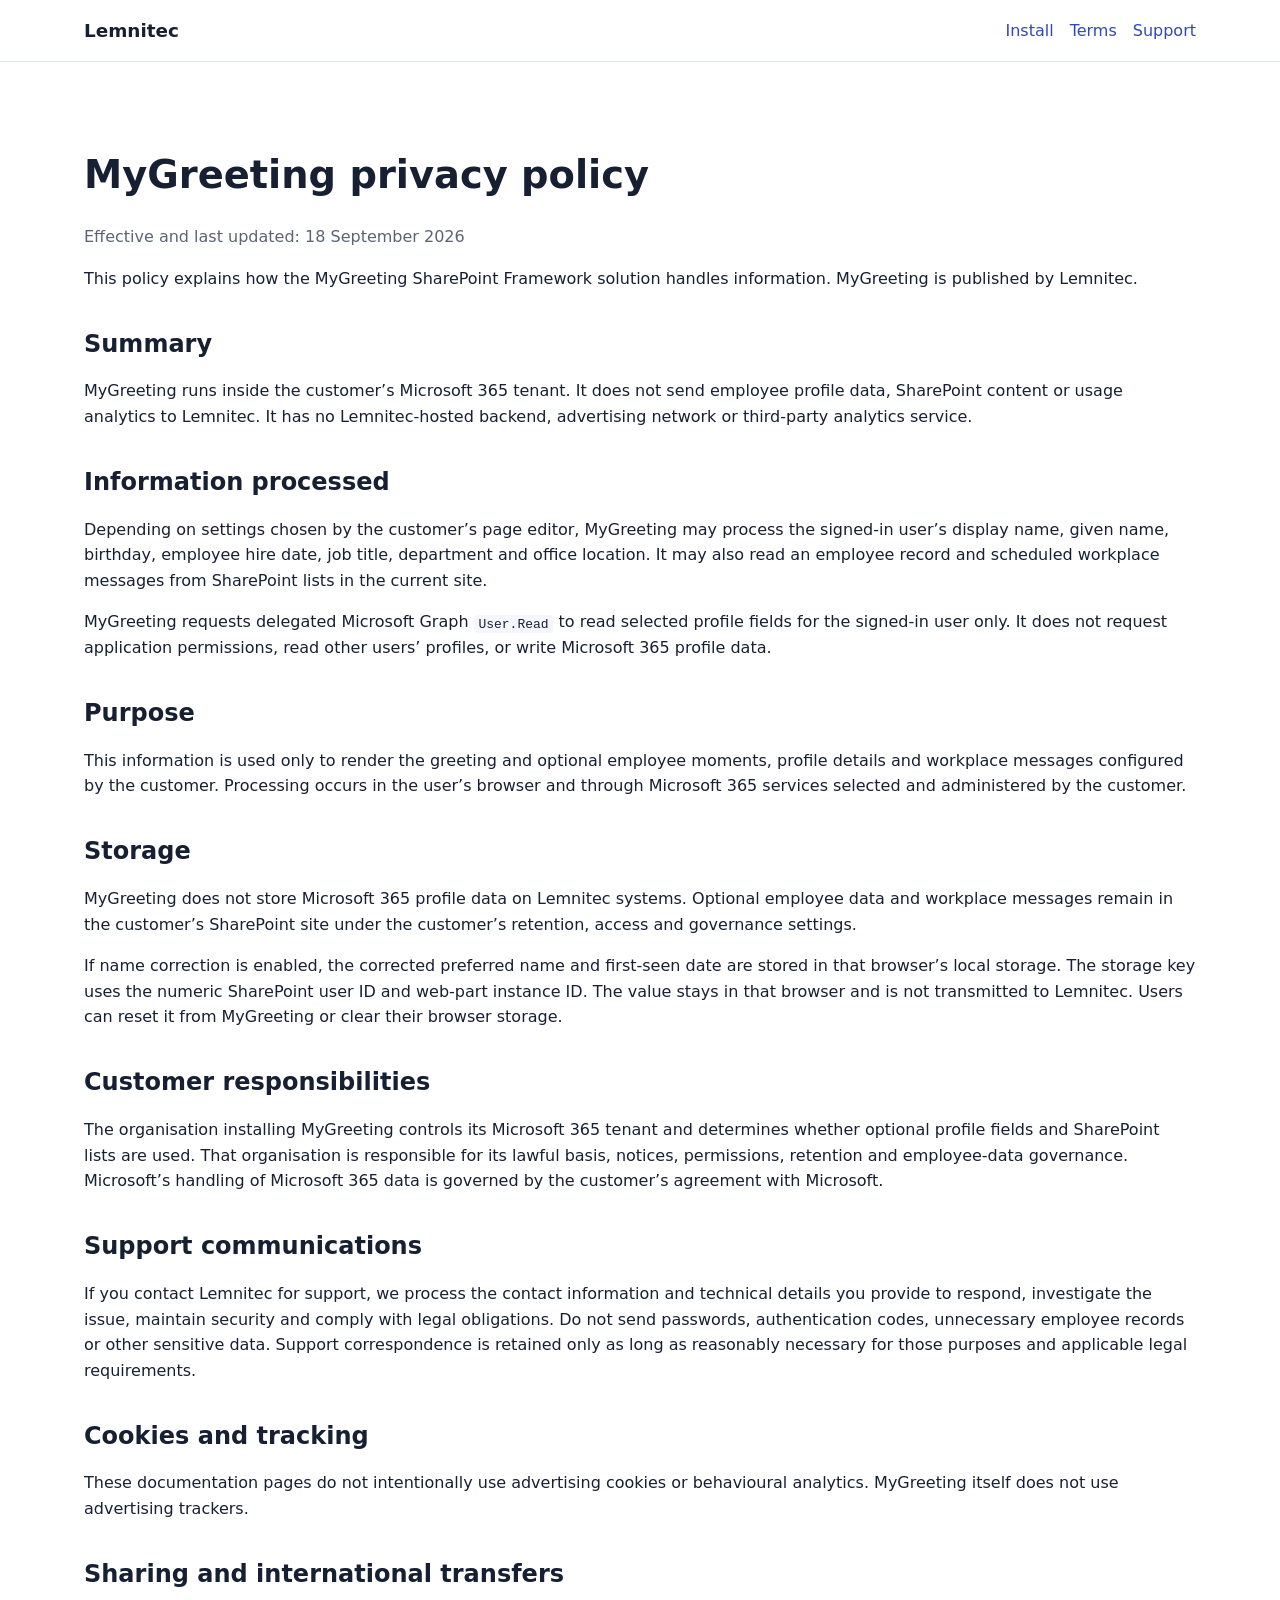
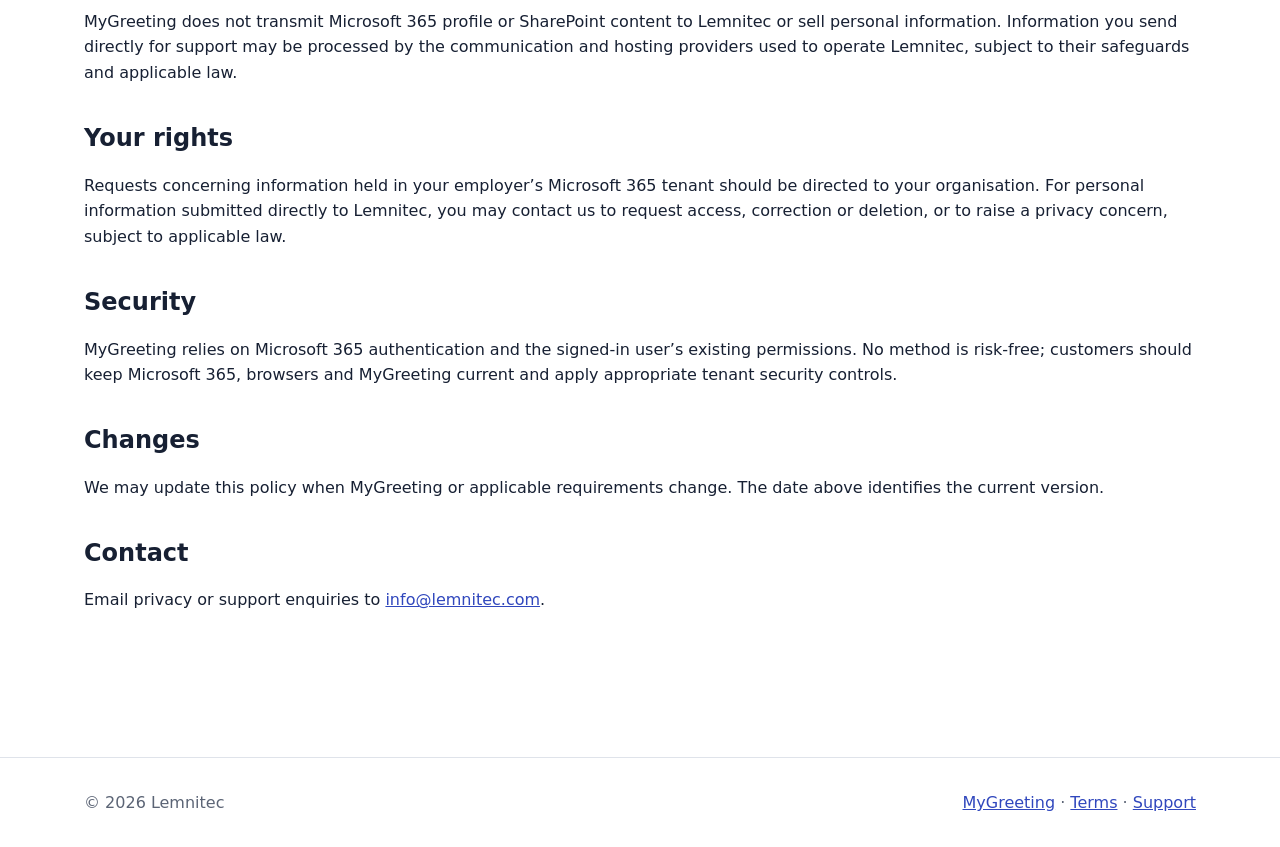
==== privacy/index.html @ ad0d5c57 "Add privacy/index.html for MyGreeting documentation site" ====
<!doctype html><html lang="en"><head><meta charset="utf-8"><meta name="viewport" content="width=device-width,initial-scale=1"><title>MyGreeting Privacy Policy | Lemnitec</title><meta name="description" content="Privacy policy for the MyGreeting SharePoint solution."><link rel="stylesheet" href="/styles.css"></head><body><a class="skip" href="#main">Skip to content</a><header class="site-header"><nav class="nav" aria-label="Main navigation"><a class="brand" href="/">Lemnitec</a><div class="nav-links"><a href="/docs/installation/">Install</a><a href="/terms/">Terms</a><a href="/support/">Support</a></div></nav></header><main id="main" class="content"><h1>MyGreeting privacy policy</h1><p class="meta">Effective and last updated: 18 September 2026</p><p>This policy explains how the MyGreeting SharePoint Framework solution handles information. MyGreeting is published by Lemnitec.</p><h2>Summary</h2><p>MyGreeting runs inside the customer’s Microsoft 365 tenant. It does not send employee profile data, SharePoint content or usage analytics to Lemnitec. It has no Lemnitec-hosted backend, advertising network or third-party analytics service.</p><h2>Information processed</h2><p>Depending on settings chosen by the customer’s page editor, MyGreeting may process the signed-in user’s display name, given name, birthday, employee hire date, job title, department and office location. It may also read an employee record and scheduled workplace messages from SharePoint lists in the current site.</p><p>MyGreeting requests delegated Microsoft Graph <code>User.Read</code> to read selected profile fields for the signed-in user only. It does not request application permissions, read other users’ profiles, or write Microsoft 365 profile data.</p><h2>Purpose</h2><p>This information is used only to render the greeting and optional employee moments, profile details and workplace messages configured by the customer. Processing occurs in the user’s browser and through Microsoft 365 services selected and administered by the customer.</p><h2>Storage</h2><p>MyGreeting does not store Microsoft 365 profile data on Lemnitec systems. Optional employee data and workplace messages remain in the customer’s SharePoint site under the customer’s retention, access and governance settings.</p><p>If name correction is enabled, the corrected preferred name and first-seen date are stored in that browser’s local storage. The storage key uses the numeric SharePoint user ID and web-part instance ID. The value stays in that browser and is not transmitted to Lemnitec. Users can reset it from MyGreeting or clear their browser storage.</p><h2>Customer responsibilities</h2><p>The organisation installing MyGreeting controls its Microsoft 365 tenant and determines whether optional profile fields and SharePoint lists are used. That organisation is responsible for its lawful basis, notices, permissions, retention and employee-data governance. Microsoft’s handling of Microsoft 365 data is governed by the customer’s agreement with Microsoft.</p><h2>Support communications</h2><p>If you contact Lemnitec for support, we process the contact information and technical details you provide to respond, investigate the issue, maintain security and comply with legal obligations. Do not send passwords, authentication codes, unnecessary employee records or other sensitive data. Support correspondence is retained only as long as reasonably necessary for those purposes and applicable legal requirements.</p><h2>Cookies and tracking</h2><p>These documentation pages do not intentionally use advertising cookies or behavioural analytics. MyGreeting itself does not use advertising trackers.</p><h2>Sharing and international transfers</h2><p>MyGreeting does not transmit Microsoft 365 profile or SharePoint content to Lemnitec or sell personal information. Information you send directly for support may be processed by the communication and hosting providers used to operate Lemnitec, subject to their safeguards and applicable law.</p><h2>Your rights</h2><p>Requests concerning information held in your employer’s Microsoft 365 tenant should be directed to your organisation. For personal information submitted directly to Lemnitec, you may contact us to request access, correction or deletion, or to raise a privacy concern, subject to applicable law.</p><h2>Security</h2><p>MyGreeting relies on Microsoft 365 authentication and the signed-in user’s existing permissions. No method is risk-free; customers should keep Microsoft 365, browsers and MyGreeting current and apply appropriate tenant security controls.</p><h2>Changes</h2><p>We may update this policy when MyGreeting or applicable requirements change. The date above identifies the current version.</p><h2>Contact</h2><p>Email privacy or support enquiries to <a href="mailto:info@lemnitec.com">info@lemnitec.com</a>.</p></main><footer class="site-footer"><div class="footer-inner"><span>© 2026 Lemnitec</span><span><a href="/">MyGreeting</a> · <a href="/terms/">Terms</a> · <a href="/support/">Support</a></span></div></footer></body></html>
---- styles.css ----
:root{--ink:#172033;--muted:#5b6475;--line:#dfe3ea;--brand:#4158d0;--soft:#f4f6fb;--max:72rem;color-scheme:light}*{box-sizing:border-box}html{font-family:Segoe UI,system-ui,-apple-system,sans-serif;line-height:1.6;color:var(--ink);background:#fff}body{margin:0}a{color:#3047bd}a:hover{text-decoration-thickness:2px}.skip{position:absolute;left:-9999px}.skip:focus{left:1rem;top:1rem;background:#fff;padding:.75rem;z-index:2}.site-header{border-bottom:1px solid var(--line);background:#fff}.nav{max-width:var(--max);margin:auto;padding:1rem 1.25rem;display:flex;gap:1rem;align-items:center;justify-content:space-between;flex-wrap:wrap}.brand{font-size:1.15rem;font-weight:700;text-decoration:none;color:var(--ink)}.nav-links{display:flex;gap:1rem;flex-wrap:wrap}.nav-links a{text-decoration:none}.hero{background:linear-gradient(135deg,#eef1ff,#f8f9fc);border-bottom:1px solid var(--line)}.hero-inner,.content{max-width:var(--max);margin:auto;padding:4rem 1.25rem}.hero-inner{padding-top:5rem;padding-bottom:5rem}.eyebrow{font-weight:700;color:#3047bd;text-transform:uppercase;letter-spacing:.08em;font-size:.82rem}.hero h1{font-size:clamp(2.4rem,6vw,4.5rem);line-height:1.05;margin:.3rem 0 1rem}.lead{font-size:1.25rem;max-width:48rem;color:var(--muted)}.actions{display:flex;gap:.8rem;flex-wrap:wrap;margin-top:1.5rem}.button{display:inline-block;padding:.75rem 1rem;border-radius:.45rem;background:var(--brand);color:#fff;text-decoration:none;font-weight:650}.button.secondary{background:#fff;color:var(--ink);border:1px solid var(--line)}h1,h2,h3{line-height:1.2}h1{font-size:2.4rem}h2{margin-top:2.4rem}.grid{display:grid;grid-template-columns:repeat(auto-fit,minmax(15rem,1fr));gap:1rem;margin:1.5rem 0}.card{border:1px solid var(--line);border-radius:.65rem;padding:1.25rem;background:#fff}.card h2,.card h3{margin-top:0}.notice{border-left:4px solid var(--brand);background:var(--soft);padding:1rem 1.2rem;margin:1.5rem 0}.meta{color:var(--muted)}code{background:var(--soft);padding:.1rem .3rem;border-radius:.25rem}.site-footer{border-top:1px solid var(--line);margin-top:4rem}.footer-inner{max-width:var(--max);margin:auto;padding:2rem 1.25rem;color:var(--muted);display:flex;gap:1rem;justify-content:space-between;flex-wrap:wrap}table{border-collapse:collapse;width:100%;display:block;overflow-x:auto}th,td{text-align:left;vertical-align:top;border:1px solid var(--line);padding:.65rem}th{background:var(--soft)}@media(max-width:40rem){.hero-inner,.content{padding-top:2.5rem;padding-bottom:2.5rem}.nav{align-items:flex-start;flex-direction:column}}
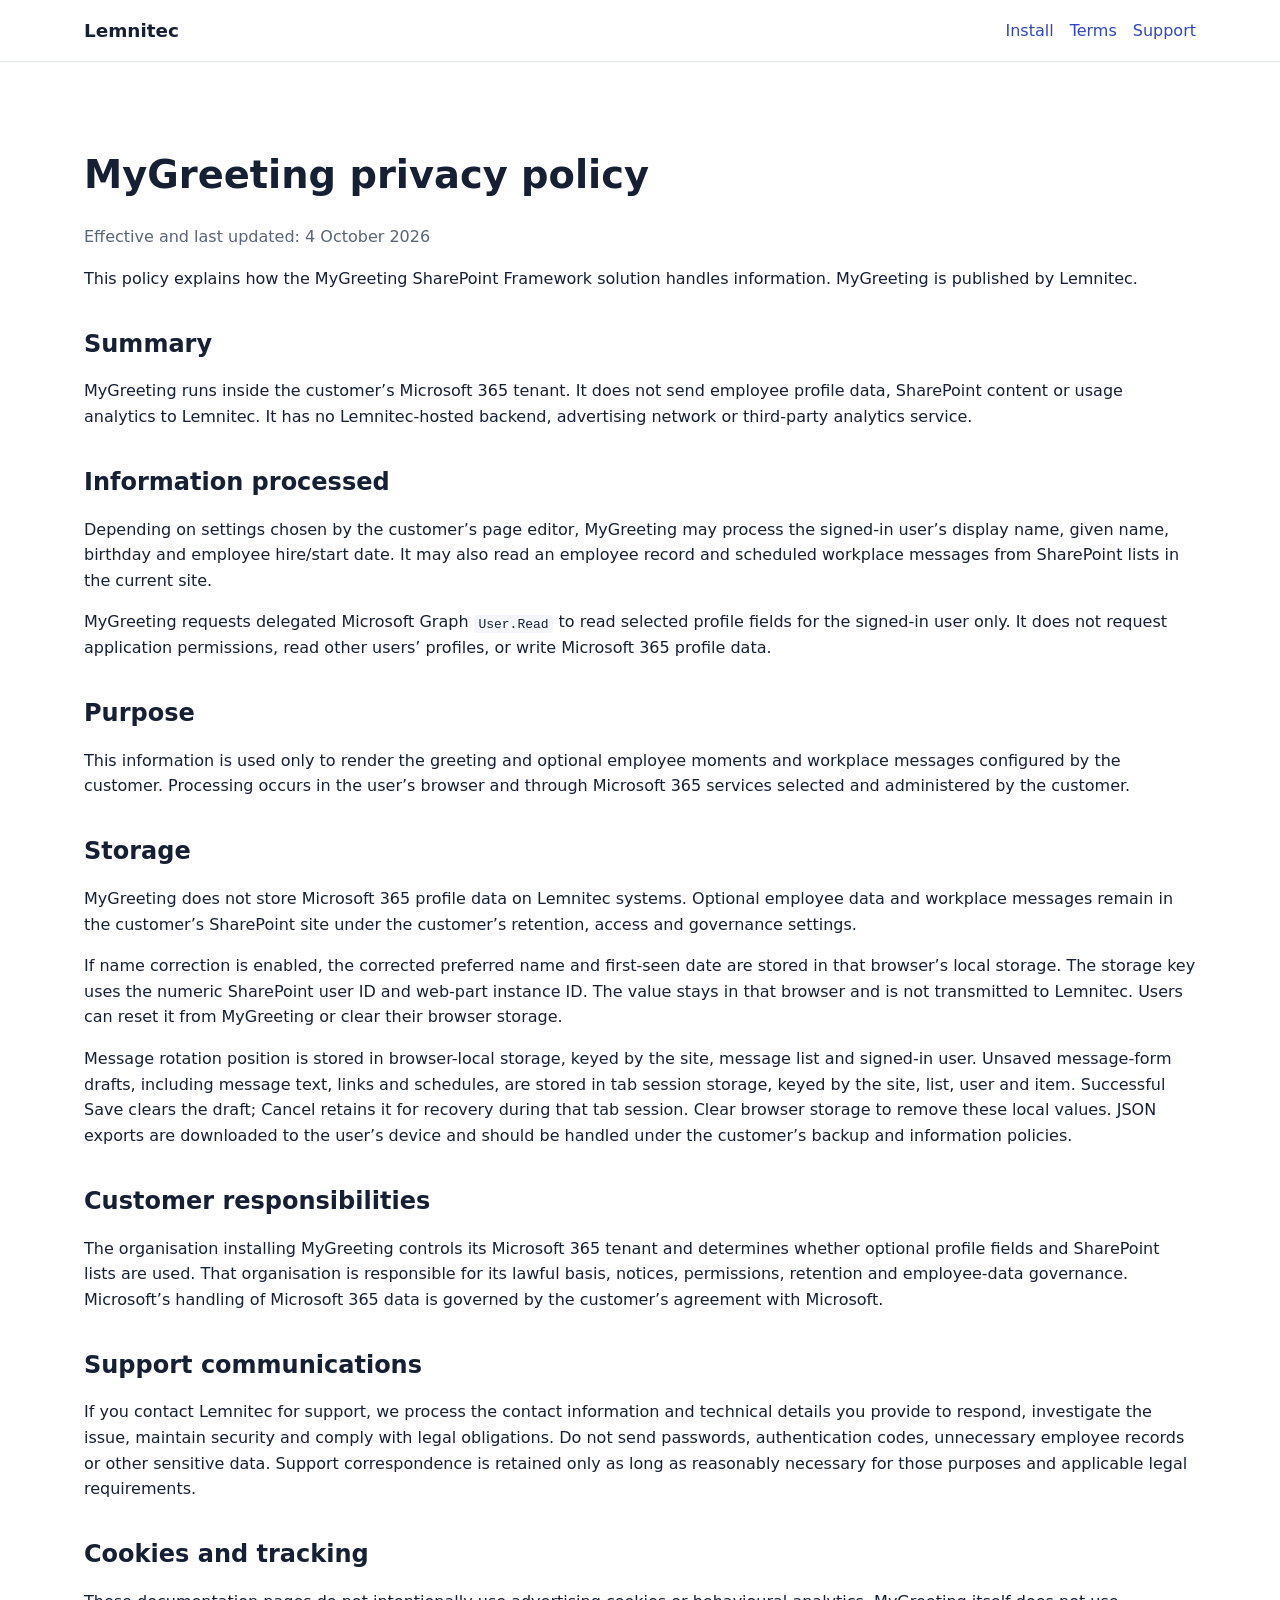
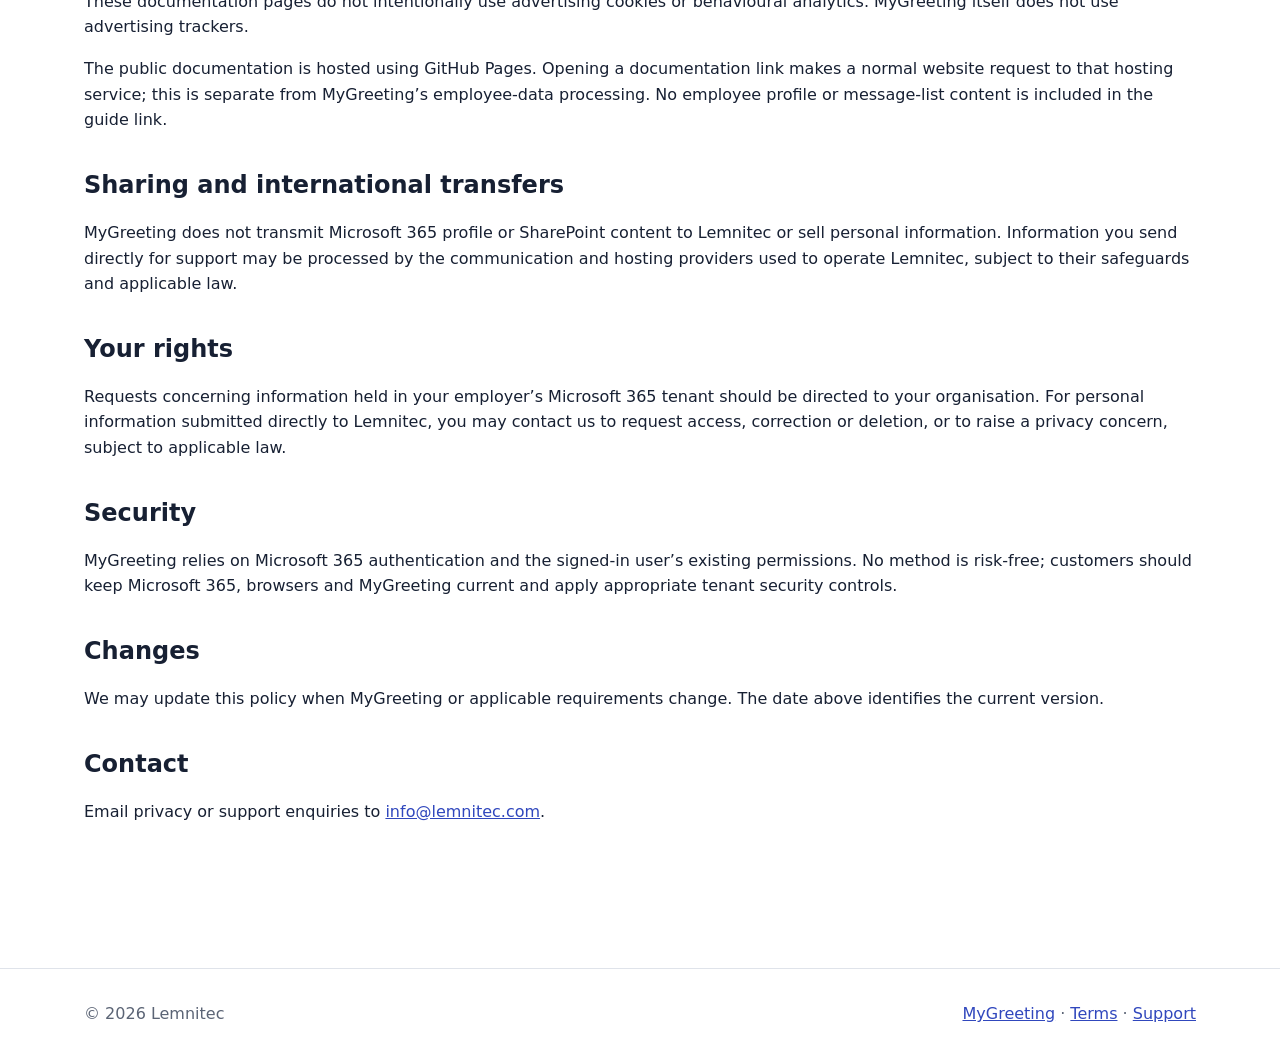
==== commit a122e774: "Update MyGreeting release documentation, privacy and support" ====
--- a/privacy/index.html
+++ b/privacy/index.html
@@ -1 +1 @@
-<!doctype html><html lang="en"><head><meta charset="utf-8"><meta name="viewport" content="width=device-width,initial-scale=1"><title>MyGreeting Privacy Policy | Lemnitec</title><meta name="description" content="Privacy policy for the MyGreeting SharePoint solution."><link rel="stylesheet" href="/styles.css"></head><body><a class="skip" href="#main">Skip to content</a><header class="site-header"><nav class="nav" aria-label="Main navigation"><a class="brand" href="/">Lemnitec</a><div class="nav-links"><a href="/docs/installation/">Install</a><a href="/terms/">Terms</a><a href="/support/">Support</a></div></nav></header><main id="main" class="content"><h1>MyGreeting privacy policy</h1><p class="meta">Effective and last updated: 18 September 2026</p><p>This policy explains how the MyGreeting SharePoint Framework solution handles information. MyGreeting is published by Lemnitec.</p><h2>Summary</h2><p>MyGreeting runs inside the customer’s Microsoft 365 tenant. It does not send employee profile data, SharePoint content or usage analytics to Lemnitec. It has no Lemnitec-hosted backend, advertising network or third-party analytics service.</p><h2>Information processed</h2><p>Depending on settings chosen by the customer’s page editor, MyGreeting may process the signed-in user’s display name, given name, birthday, employee hire date, job title, department and office location. It may also read an employee record and scheduled workplace messages from SharePoint lists in the current site.</p><p>MyGreeting requests delegated Microsoft Graph <code>User.Read</code> to read selected profile fields for the signed-in user only. It does not request application permissions, read other users’ profiles, or write Microsoft 365 profile data.</p><h2>Purpose</h2><p>This information is used only to render the greeting and optional employee moments, profile details and workplace messages configured by the customer. Processing occurs in the user’s browser and through Microsoft 365 services selected and administered by the customer.</p><h2>Storage</h2><p>MyGreeting does not store Microsoft 365 profile data on Lemnitec systems. Optional employee data and workplace messages remain in the customer’s SharePoint site under the customer’s retention, access and governance settings.</p><p>If name correction is enabled, the corrected preferred name and first-seen date are stored in that browser’s local storage. The storage key uses the numeric SharePoint user ID and web-part instance ID. The value stays in that browser and is not transmitted to Lemnitec. Users can reset it from MyGreeting or clear their browser storage.</p><h2>Customer responsibilities</h2><p>The organisation installing MyGreeting controls its Microsoft 365 tenant and determines whether optional profile fields and SharePoint lists are used. That organisation is responsible for its lawful basis, notices, permissions, retention and employee-data governance. Microsoft’s handling of Microsoft 365 data is governed by the customer’s agreement with Microsoft.</p><h2>Support communications</h2><p>If you contact Lemnitec for support, we process the contact information and technical details you provide to respond, investigate the issue, maintain security and comply with legal obligations. Do not send passwords, authentication codes, unnecessary employee records or other sensitive data. Support correspondence is retained only as long as reasonably necessary for those purposes and applicable legal requirements.</p><h2>Cookies and tracking</h2><p>These documentation pages do not intentionally use advertising cookies or behavioural analytics. MyGreeting itself does not use advertising trackers.</p><h2>Sharing and international transfers</h2><p>MyGreeting does not transmit Microsoft 365 profile or SharePoint content to Lemnitec or sell personal information. Information you send directly for support may be processed by the communication and hosting providers used to operate Lemnitec, subject to their safeguards and applicable law.</p><h2>Your rights</h2><p>Requests concerning information held in your employer’s Microsoft 365 tenant should be directed to your organisation. For personal information submitted directly to Lemnitec, you may contact us to request access, correction or deletion, or to raise a privacy concern, subject to applicable law.</p><h2>Security</h2><p>MyGreeting relies on Microsoft 365 authentication and the signed-in user’s existing permissions. No method is risk-free; customers should keep Microsoft 365, browsers and MyGreeting current and apply appropriate tenant security controls.</p><h2>Changes</h2><p>We may update this policy when MyGreeting or applicable requirements change. The date above identifies the current version.</p><h2>Contact</h2><p>Email privacy or support enquiries to <a href="mailto:info@lemnitec.com">info@lemnitec.com</a>.</p></main><footer class="site-footer"><div class="footer-inner"><span>© 2026 Lemnitec</span><span><a href="/">MyGreeting</a> · <a href="/terms/">Terms</a> · <a href="/support/">Support</a></span></div></footer></body></html>+<!doctype html><html lang="en"><head><meta charset="utf-8"><meta name="viewport" content="width=device-width,initial-scale=1"><title>MyGreeting Privacy Policy | Lemnitec</title><meta name="description" content="Privacy policy for the MyGreeting SharePoint solution."><link rel="stylesheet" href="/styles.css"></head><body><a class="skip" href="#main">Skip to content</a><header class="site-header"><nav class="nav" aria-label="Main navigation"><a class="brand" href="/">Lemnitec</a><div class="nav-links"><a href="/docs/installation/">Install</a><a href="/terms/">Terms</a><a href="/support/">Support</a></div></nav></header><main id="main" class="content"><h1>MyGreeting privacy policy</h1><p class="meta">Effective and last updated: 4 October 2026</p><p>This policy explains how the MyGreeting SharePoint Framework solution handles information. MyGreeting is published by Lemnitec.</p><h2>Summary</h2><p>MyGreeting runs inside the customer’s Microsoft 365 tenant. It does not send employee profile data, SharePoint content or usage analytics to Lemnitec. It has no Lemnitec-hosted backend, advertising network or third-party analytics service.</p><h2>Information processed</h2><p>Depending on settings chosen by the customer’s page editor, MyGreeting may process the signed-in user’s display name, given name, birthday and employee hire/start date. It may also read an employee record and scheduled workplace messages from SharePoint lists in the current site.</p><p>MyGreeting requests delegated Microsoft Graph <code>User.Read</code> to read selected profile fields for the signed-in user only. It does not request application permissions, read other users’ profiles, or write Microsoft 365 profile data.</p><h2>Purpose</h2><p>This information is used only to render the greeting and optional employee moments and workplace messages configured by the customer. Processing occurs in the user’s browser and through Microsoft 365 services selected and administered by the customer.</p><h2>Storage</h2><p>MyGreeting does not store Microsoft 365 profile data on Lemnitec systems. Optional employee data and workplace messages remain in the customer’s SharePoint site under the customer’s retention, access and governance settings.</p><p>If name correction is enabled, the corrected preferred name and first-seen date are stored in that browser’s local storage. The storage key uses the numeric SharePoint user ID and web-part instance ID. The value stays in that browser and is not transmitted to Lemnitec. Users can reset it from MyGreeting or clear their browser storage.</p><p>Message rotation position is stored in browser-local storage, keyed by the site, message list and signed-in user. Unsaved message-form drafts, including message text, links and schedules, are stored in tab session storage, keyed by the site, list, user and item. Successful Save clears the draft; Cancel retains it for recovery during that tab session. Clear browser storage to remove these local values. JSON exports are downloaded to the user’s device and should be handled under the customer’s backup and information policies.</p><h2>Customer responsibilities</h2><p>The organisation installing MyGreeting controls its Microsoft 365 tenant and determines whether optional profile fields and SharePoint lists are used. That organisation is responsible for its lawful basis, notices, permissions, retention and employee-data governance. Microsoft’s handling of Microsoft 365 data is governed by the customer’s agreement with Microsoft.</p><h2>Support communications</h2><p>If you contact Lemnitec for support, we process the contact information and technical details you provide to respond, investigate the issue, maintain security and comply with legal obligations. Do not send passwords, authentication codes, unnecessary employee records or other sensitive data. Support correspondence is retained only as long as reasonably necessary for those purposes and applicable legal requirements.</p><h2>Cookies and tracking</h2><p>These documentation pages do not intentionally use advertising cookies or behavioural analytics. MyGreeting itself does not use advertising trackers.</p><p>The public documentation is hosted using GitHub Pages. Opening a documentation link makes a normal website request to that hosting service; this is separate from MyGreeting’s employee-data processing. No employee profile or message-list content is included in the guide link.</p><h2>Sharing and international transfers</h2><p>MyGreeting does not transmit Microsoft 365 profile or SharePoint content to Lemnitec or sell personal information. Information you send directly for support may be processed by the communication and hosting providers used to operate Lemnitec, subject to their safeguards and applicable law.</p><h2>Your rights</h2><p>Requests concerning information held in your employer’s Microsoft 365 tenant should be directed to your organisation. For personal information submitted directly to Lemnitec, you may contact us to request access, correction or deletion, or to raise a privacy concern, subject to applicable law.</p><h2>Security</h2><p>MyGreeting relies on Microsoft 365 authentication and the signed-in user’s existing permissions. No method is risk-free; customers should keep Microsoft 365, browsers and MyGreeting current and apply appropriate tenant security controls.</p><h2>Changes</h2><p>We may update this policy when MyGreeting or applicable requirements change. The date above identifies the current version.</p><h2>Contact</h2><p>Email privacy or support enquiries to <a href="mailto:info@lemnitec.com">info@lemnitec.com</a>.</p></main><footer class="site-footer"><div class="footer-inner"><span>© 2026 Lemnitec</span><span><a href="/">MyGreeting</a> · <a href="/terms/">Terms</a> · <a href="/support/">Support</a></span></div></footer></body></html>
